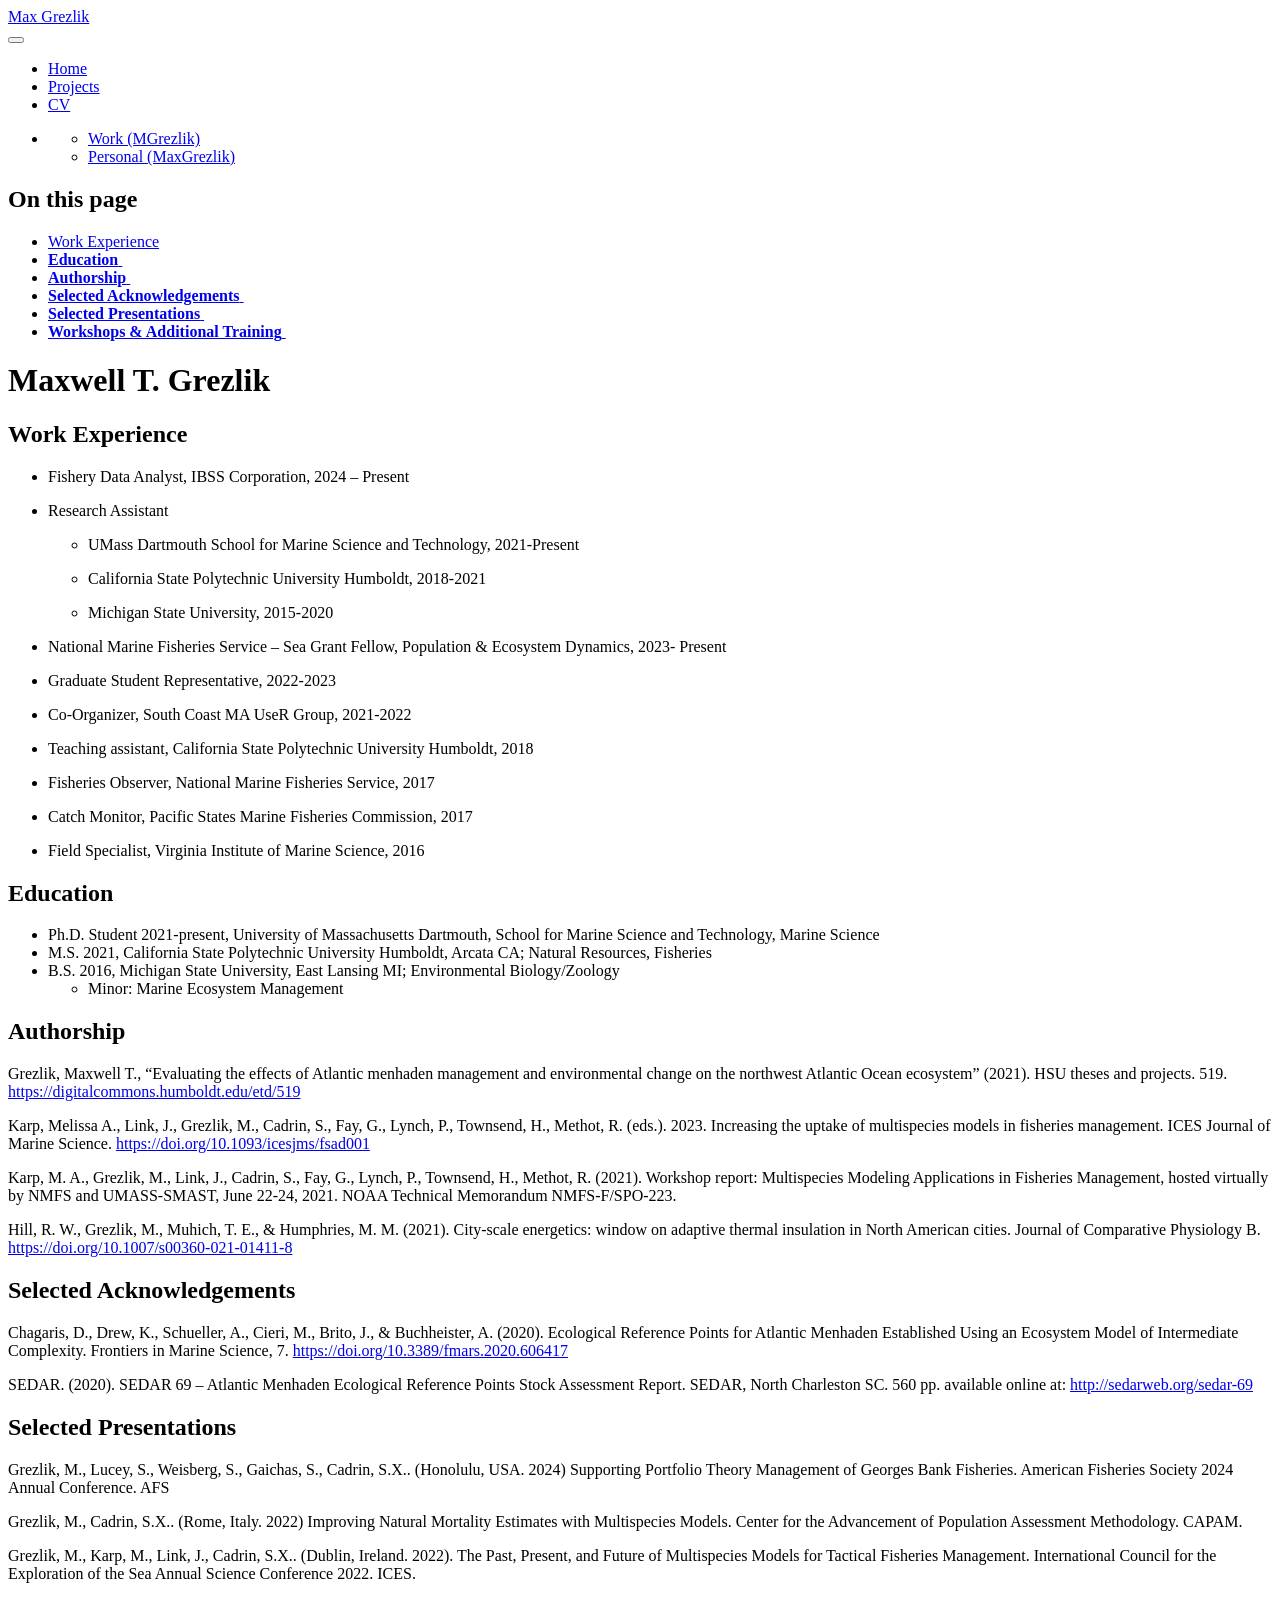
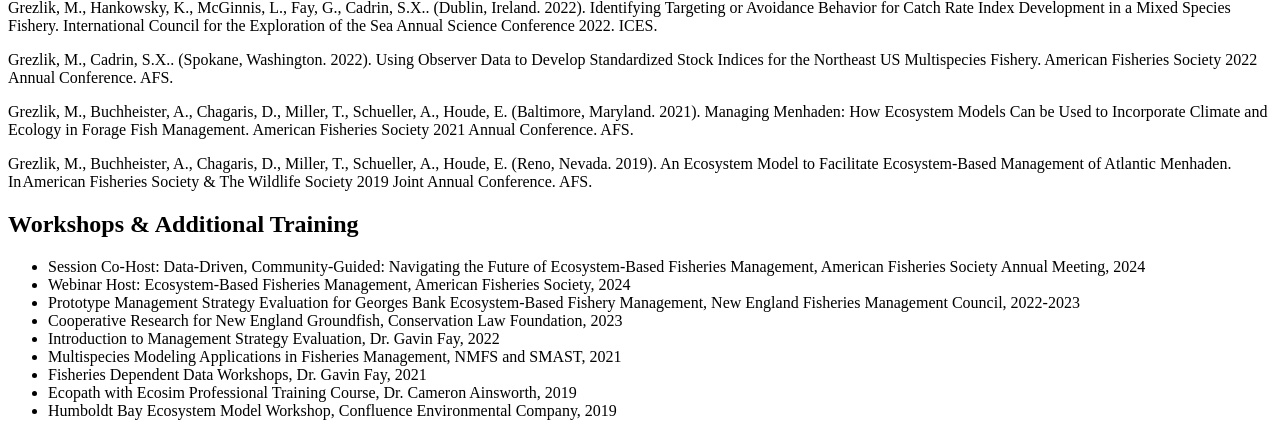
==== docs/cv.html @ 6386edc3 "more edits" ====
<!DOCTYPE html>
<html xmlns="http://www.w3.org/1999/xhtml" lang="en" xml:lang="en"><head>

<meta charset="utf-8">
<meta name="generator" content="quarto-1.7.25">

<meta name="viewport" content="width=device-width, initial-scale=1.0, user-scalable=yes">


<title>Maxwell T. Grezlik – Max Grezlik</title>
<style>
code{white-space: pre-wrap;}
span.smallcaps{font-variant: small-caps;}
div.columns{display: flex; gap: min(4vw, 1.5em);}
div.column{flex: auto; overflow-x: auto;}
div.hanging-indent{margin-left: 1.5em; text-indent: -1.5em;}
ul.task-list{list-style: none;}
ul.task-list li input[type="checkbox"] {
  width: 0.8em;
  margin: 0 0.8em 0.2em -1em; /* quarto-specific, see https://github.com/quarto-dev/quarto-cli/issues/4556 */ 
  vertical-align: middle;
}
</style>


<script src="site_libs/quarto-nav/quarto-nav.js"></script>
<script src="site_libs/quarto-nav/headroom.min.js"></script>
<script src="site_libs/clipboard/clipboard.min.js"></script>
<script src="site_libs/quarto-search/autocomplete.umd.js"></script>
<script src="site_libs/quarto-search/fuse.min.js"></script>
<script src="site_libs/quarto-search/quarto-search.js"></script>
<meta name="quarto:offset" content="./">
<script src="site_libs/quarto-html/quarto.js" type="module"></script>
<script src="site_libs/quarto-html/tabsets/tabsets.js" type="module"></script>
<script src="site_libs/quarto-html/popper.min.js"></script>
<script src="site_libs/quarto-html/tippy.umd.min.js"></script>
<script src="site_libs/quarto-html/anchor.min.js"></script>
<link href="site_libs/quarto-html/tippy.css" rel="stylesheet">
<link href="site_libs/quarto-html/quarto-syntax-highlighting-fe31d7bd2deb2a321418d01dba375a64.css" rel="stylesheet" id="quarto-text-highlighting-styles">
<script src="site_libs/bootstrap/bootstrap.min.js"></script>
<link href="site_libs/bootstrap/bootstrap-icons.css" rel="stylesheet">
<link href="site_libs/bootstrap/bootstrap-36055dde38e1c66a85944b0e21486264.min.css" rel="stylesheet" append-hash="true" id="quarto-bootstrap" data-mode="light">
<script id="quarto-search-options" type="application/json">{
  "location": "navbar",
  "copy-button": false,
  "collapse-after": 3,
  "panel-placement": "end",
  "type": "overlay",
  "limit": 50,
  "keyboard-shortcut": [
    "f",
    "/",
    "s"
  ],
  "show-item-context": false,
  "language": {
    "search-no-results-text": "No results",
    "search-matching-documents-text": "matching documents",
    "search-copy-link-title": "Copy link to search",
    "search-hide-matches-text": "Hide additional matches",
    "search-more-match-text": "more match in this document",
    "search-more-matches-text": "more matches in this document",
    "search-clear-button-title": "Clear",
    "search-text-placeholder": "",
    "search-detached-cancel-button-title": "Cancel",
    "search-submit-button-title": "Submit",
    "search-label": "Search"
  }
}</script>


<link rel="stylesheet" href="styles.css">
</head>

<body class="nav-fixed quarto-light">

<div id="quarto-search-results"></div>
  <header id="quarto-header" class="headroom fixed-top">
    <nav class="navbar navbar-expand-lg " data-bs-theme="dark">
      <div class="navbar-container container-fluid">
      <div class="navbar-brand-container mx-auto">
    <a class="navbar-brand" href="./index.html">
    <span class="navbar-title">Max Grezlik</span>
    </a>
  </div>
            <div id="quarto-search" class="" title="Search"></div>
          <button class="navbar-toggler" type="button" data-bs-toggle="collapse" data-bs-target="#navbarCollapse" aria-controls="navbarCollapse" role="menu" aria-expanded="false" aria-label="Toggle navigation" onclick="if (window.quartoToggleHeadroom) { window.quartoToggleHeadroom(); }">
  <span class="navbar-toggler-icon"></span>
</button>
          <div class="collapse navbar-collapse" id="navbarCollapse">
            <ul class="navbar-nav navbar-nav-scroll me-auto">
  <li class="nav-item">
    <a class="nav-link" href="./index.html"> 
<span class="menu-text">Home</span></a>
  </li>  
  <li class="nav-item">
    <a class="nav-link" href="./projects.html"> 
<span class="menu-text">Projects</span></a>
  </li>  
  <li class="nav-item">
    <a class="nav-link active" href="./cv.html" aria-current="page"> 
<span class="menu-text">CV</span></a>
  </li>  
</ul>
            <ul class="navbar-nav navbar-nav-scroll ms-auto">
  <li class="nav-item dropdown ">
    <a class="nav-link dropdown-toggle" href="#" id="nav-menu-bi-github" role="link" data-bs-toggle="dropdown" aria-expanded="false">
      <i class="bi bi-github" role="img" aria-label="GitHub">
</i> 
 <span class="menu-text"></span>
    </a>
    <ul class="dropdown-menu dropdown-menu-end" aria-labelledby="nav-menu-bi-github">    
        <li>
    <a class="dropdown-item" href="https://github.com/MGrezlik">
 <span class="dropdown-text">Work (MGrezlik)</span></a>
  </li>  
        <li>
    <a class="dropdown-item" href="https://github.com/MaxGrezlik">
 <span class="dropdown-text">Personal (MaxGrezlik)</span></a>
  </li>  
    </ul>
  </li>
</ul>
          </div> <!-- /navcollapse -->
            <div class="quarto-navbar-tools">
</div>
      </div> <!-- /container-fluid -->
    </nav>
</header>
<!-- content -->
<div id="quarto-content" class="quarto-container page-columns page-rows-contents page-layout-article page-navbar">
<!-- sidebar -->
<!-- margin-sidebar -->
    <div id="quarto-margin-sidebar" class="sidebar margin-sidebar">
        <nav id="TOC" role="doc-toc" class="toc-active">
    <h2 id="toc-title">On this page</h2>
   
  <ul>
  <li><a href="#work-experience" id="toc-work-experience" class="nav-link active" data-scroll-target="#work-experience">Work Experience</a></li>
  <li><a href="#education" id="toc-education" class="nav-link" data-scroll-target="#education"><strong>Education</strong>&nbsp;</a></li>
  <li><a href="#authorship" id="toc-authorship" class="nav-link" data-scroll-target="#authorship"><strong>Authorship</strong>&nbsp;</a></li>
  <li><a href="#selected-acknowledgements" id="toc-selected-acknowledgements" class="nav-link" data-scroll-target="#selected-acknowledgements"><strong>Selected Acknowledgements</strong>&nbsp;</a></li>
  <li><a href="#selected-presentations" id="toc-selected-presentations" class="nav-link" data-scroll-target="#selected-presentations"><strong>Selected Presentations</strong>&nbsp;</a></li>
  <li><a href="#workshops-additional-training" id="toc-workshops-additional-training" class="nav-link" data-scroll-target="#workshops-additional-training"><strong>Workshops &amp; Additional Training</strong>&nbsp;</a></li>
  </ul>
</nav>
    </div>
<!-- main -->
<main class="content" id="quarto-document-content">

<header id="title-block-header" class="quarto-title-block default">
<div class="quarto-title">
<h1 class="title">Maxwell T. Grezlik</h1>
</div>



<div class="quarto-title-meta">

    
  
    
  </div>
  


</header>


<section id="work-experience" class="level2">
<h2 class="anchored" data-anchor-id="work-experience">Work Experience</h2>
<ul>
<li><p>Fishery Data Analyst, IBSS Corporation, 2024 – Present</p></li>
<li><p>Research Assistant&nbsp;</p>
<ul>
<li><p>UMass Dartmouth School for Marine Science and Technology, 2021-Present&nbsp;&nbsp;</p></li>
<li><p>California State Polytechnic University Humboldt, 2018-2021&nbsp;</p></li>
<li><p>Michigan State University, 2015-2020&nbsp;</p></li>
</ul></li>
<li><p>National Marine Fisheries Service – Sea Grant Fellow, Population &amp; Ecosystem Dynamics, 2023- Present&nbsp;</p></li>
<li><p>Graduate Student Representative, 2022-2023&nbsp;</p></li>
<li><p>Co-Organizer, South Coast MA UseR Group, 2021-2022&nbsp;</p></li>
<li><p>Teaching assistant, California State Polytechnic University Humboldt, 2018&nbsp;</p></li>
<li><p>Fisheries Observer, National Marine Fisheries Service, 2017&nbsp;</p></li>
<li><p>Catch Monitor, Pacific States Marine Fisheries Commission, 2017&nbsp;</p></li>
<li><p>Field Specialist, Virginia Institute of Marine Science, 2016&nbsp;</p></li>
</ul>
</section>
<section id="education" class="level2">
<h2 class="anchored" data-anchor-id="education"><strong>Education</strong>&nbsp;</h2>
<ul>
<li>Ph.D.&nbsp;Student 2021-present, University of Massachusetts Dartmouth, School for Marine Science and Technology, Marine Science&nbsp;</li>
<li>M.S. 2021, California State Polytechnic University Humboldt, Arcata CA; Natural Resources, Fisheries&nbsp;</li>
<li>B.S. 2016, Michigan State University, East Lansing MI; Environmental Biology/Zoology&nbsp;
<ul>
<li>Minor: Marine Ecosystem Management&nbsp;</li>
</ul></li>
</ul>
</section>
<section id="authorship" class="level2">
<h2 class="anchored" data-anchor-id="authorship"><strong>Authorship</strong>&nbsp;</h2>
<p>Grezlik, Maxwell T., “Evaluating the effects of Atlantic menhaden management and environmental change on the northwest Atlantic Ocean ecosystem” (2021). HSU theses and projects. 519. <a href="https://digitalcommons.humboldt.edu/etd/519" class="uri">https://digitalcommons.humboldt.edu/etd/519</a>&nbsp;</p>
<p>Karp, Melissa A., Link, J., Grezlik, M., Cadrin, S., Fay, G., Lynch, P., Townsend, H., Methot, R. (eds.). 2023. Increasing the uptake of multispecies models in fisheries management. ICES Journal of Marine Science. <a href="https://doi.org/10.1093/icesjms/fsad001" class="uri">https://doi.org/10.1093/icesjms/fsad001</a>&nbsp;</p>
<p>Karp, M. A., Grezlik, M., Link, J., Cadrin, S., Fay, G., Lynch, P., Townsend, H., Methot, R. (2021). Workshop report: Multispecies Modeling Applications in Fisheries Management, hosted virtually by NMFS and UMASS-SMAST, June 22-24, 2021. NOAA Technical Memorandum NMFS-F/SPO-223.&nbsp;</p>
<p>Hill, R. W., Grezlik, M., Muhich, T. E., &amp; Humphries, M. M. (2021). City-scale energetics: window on adaptive thermal insulation in North American cities. Journal of Comparative Physiology B. <a href="https://doi.org/10.1007/s00360-021-01411-8" class="uri">https://doi.org/10.1007/s00360-021-01411-8</a>&nbsp;</p>
</section>
<section id="selected-acknowledgements" class="level2">
<h2 class="anchored" data-anchor-id="selected-acknowledgements"><strong>Selected Acknowledgements</strong>&nbsp;</h2>
<p>Chagaris, D., Drew, K., Schueller, A., Cieri, M., Brito, J., &amp; Buchheister, A. (2020). Ecological Reference Points for Atlantic Menhaden Established Using an Ecosystem Model of Intermediate Complexity. Frontiers in Marine Science, 7. <a href="https://doi.org/10.3389/fmars.2020.606417" class="uri">https://doi.org/10.3389/fmars.2020.606417</a>&nbsp;</p>
<p>SEDAR. (2020). SEDAR 69 – Atlantic Menhaden Ecological Reference Points Stock Assessment Report. SEDAR, North Charleston SC. 560 pp.&nbsp;available online at: <a href="http://sedarweb.org/sedar-69" class="uri">http://sedarweb.org/sedar-69</a>&nbsp;</p>
</section>
<section id="selected-presentations" class="level2">
<h2 class="anchored" data-anchor-id="selected-presentations"><strong>Selected Presentations</strong>&nbsp;</h2>
<p>Grezlik, M., Lucey, S., Weisberg, S., Gaichas, S., Cadrin, S.X.. (Honolulu, USA. 2024) Supporting Portfolio Theory Management of Georges Bank Fisheries. American Fisheries Society 2024 Annual Conference. AFS&nbsp;</p>
<p>Grezlik, M., Cadrin, S.X.. (Rome, Italy. 2022) Improving Natural Mortality Estimates with Multispecies Models. Center for the Advancement of Population Assessment Methodology. CAPAM.&nbsp;</p>
<p>Grezlik, M., Karp, M., Link, J., Cadrin, S.X.. (Dublin, Ireland. 2022). The Past, Present, and Future of Multispecies Models for Tactical Fisheries Management. International Council for the Exploration of the Sea Annual Science Conference 2022. ICES.&nbsp;</p>
<p>Grezlik, M., Hankowsky, K., McGinnis, L., Fay, G., Cadrin, S.X.. (Dublin, Ireland. 2022). Identifying Targeting or Avoidance Behavior for Catch Rate Index Development in a Mixed Species Fishery. International Council for the Exploration of the Sea Annual Science Conference 2022. ICES.&nbsp;</p>
<p>Grezlik, M., Cadrin, S.X.. (Spokane, Washington. 2022). Using Observer Data to Develop Standardized Stock Indices for the Northeast US Multispecies Fishery. American Fisheries Society 2022 Annual Conference. AFS.&nbsp;</p>
<p>Grezlik, M., Buchheister, A., Chagaris, D., Miller, T., Schueller, A., Houde, E. (Baltimore, Maryland. 2021). Managing Menhaden: How Ecosystem Models Can be Used to Incorporate Climate and Ecology in Forage Fish Management. American Fisheries Society 2021 Annual Conference. AFS.&nbsp;</p>
<p>Grezlik, M., Buchheister, A., Chagaris, D., Miller, T., Schueller, A., Houde, E. (Reno, Nevada. 2019). An Ecosystem Model to Facilitate Ecosystem-Based Management of Atlantic Menhaden. In American Fisheries Society &amp; The Wildlife Society 2019 Joint Annual Conference. AFS.&nbsp;</p>
</section>
<section id="workshops-additional-training" class="level2">
<h2 class="anchored" data-anchor-id="workshops-additional-training"><strong>Workshops &amp; Additional Training</strong>&nbsp;</h2>
<ul>
<li>Session Co-Host: Data-Driven, Community-Guided: Navigating the Future of Ecosystem-Based Fisheries Management, American Fisheries Society Annual Meeting, 2024&nbsp;</li>
<li>Webinar Host: Ecosystem-Based Fisheries Management, American Fisheries Society, 2024&nbsp;</li>
<li>Prototype Management Strategy Evaluation for Georges Bank Ecosystem-Based Fishery Management, New England Fisheries Management Council, 2022-2023&nbsp;</li>
<li>Cooperative Research for New England Groundfish, Conservation Law Foundation, 2023&nbsp;</li>
<li>Introduction to Management Strategy Evaluation, Dr.&nbsp;Gavin Fay, 2022&nbsp;</li>
<li>Multispecies Modeling Applications in Fisheries Management, NMFS and SMAST, 2021&nbsp;</li>
<li>Fisheries Dependent Data Workshops, Dr.&nbsp;Gavin Fay, 2021&nbsp;</li>
<li>Ecopath with Ecosim Professional Training Course, Dr.&nbsp;Cameron Ainsworth, 2019&nbsp;</li>
<li>Humboldt Bay Ecosystem Model Workshop, Confluence Environmental Company, 2019&nbsp;</li>
</ul>


</section>

</main> <!-- /main -->
<script id="quarto-html-after-body" type="application/javascript">
  window.document.addEventListener("DOMContentLoaded", function (event) {
    const icon = "";
    const anchorJS = new window.AnchorJS();
    anchorJS.options = {
      placement: 'right',
      icon: icon
    };
    anchorJS.add('.anchored');
    const isCodeAnnotation = (el) => {
      for (const clz of el.classList) {
        if (clz.startsWith('code-annotation-')) {                     
          return true;
        }
      }
      return false;
    }
    const onCopySuccess = function(e) {
      // button target
      const button = e.trigger;
      // don't keep focus
      button.blur();
      // flash "checked"
      button.classList.add('code-copy-button-checked');
      var currentTitle = button.getAttribute("title");
      button.setAttribute("title", "Copied!");
      let tooltip;
      if (window.bootstrap) {
        button.setAttribute("data-bs-toggle", "tooltip");
        button.setAttribute("data-bs-placement", "left");
        button.setAttribute("data-bs-title", "Copied!");
        tooltip = new bootstrap.Tooltip(button, 
          { trigger: "manual", 
            customClass: "code-copy-button-tooltip",
            offset: [0, -8]});
        tooltip.show();    
      }
      setTimeout(function() {
        if (tooltip) {
          tooltip.hide();
          button.removeAttribute("data-bs-title");
          button.removeAttribute("data-bs-toggle");
          button.removeAttribute("data-bs-placement");
        }
        button.setAttribute("title", currentTitle);
        button.classList.remove('code-copy-button-checked');
      }, 1000);
      // clear code selection
      e.clearSelection();
    }
    const getTextToCopy = function(trigger) {
        const codeEl = trigger.previousElementSibling.cloneNode(true);
        for (const childEl of codeEl.children) {
          if (isCodeAnnotation(childEl)) {
            childEl.remove();
          }
        }
        return codeEl.innerText;
    }
    const clipboard = new window.ClipboardJS('.code-copy-button:not([data-in-quarto-modal])', {
      text: getTextToCopy
    });
    clipboard.on('success', onCopySuccess);
    if (window.document.getElementById('quarto-embedded-source-code-modal')) {
      const clipboardModal = new window.ClipboardJS('.code-copy-button[data-in-quarto-modal]', {
        text: getTextToCopy,
        container: window.document.getElementById('quarto-embedded-source-code-modal')
      });
      clipboardModal.on('success', onCopySuccess);
    }
      var localhostRegex = new RegExp(/^(?:http|https):\/\/localhost\:?[0-9]*\//);
      var mailtoRegex = new RegExp(/^mailto:/);
        var filterRegex = new RegExp("https:\/\/maxgrezlik\.github\.io");
      var isInternal = (href) => {
          return filterRegex.test(href) || localhostRegex.test(href) || mailtoRegex.test(href);
      }
      // Inspect non-navigation links and adorn them if external
     var links = window.document.querySelectorAll('a[href]:not(.nav-link):not(.navbar-brand):not(.toc-action):not(.sidebar-link):not(.sidebar-item-toggle):not(.pagination-link):not(.no-external):not([aria-hidden]):not(.dropdown-item):not(.quarto-navigation-tool):not(.about-link)');
      for (var i=0; i<links.length; i++) {
        const link = links[i];
        if (!isInternal(link.href)) {
          // undo the damage that might have been done by quarto-nav.js in the case of
          // links that we want to consider external
          if (link.dataset.originalHref !== undefined) {
            link.href = link.dataset.originalHref;
          }
        }
      }
    function tippyHover(el, contentFn, onTriggerFn, onUntriggerFn) {
      const config = {
        allowHTML: true,
        maxWidth: 500,
        delay: 100,
        arrow: false,
        appendTo: function(el) {
            return el.parentElement;
        },
        interactive: true,
        interactiveBorder: 10,
        theme: 'quarto',
        placement: 'bottom-start',
      };
      if (contentFn) {
        config.content = contentFn;
      }
      if (onTriggerFn) {
        config.onTrigger = onTriggerFn;
      }
      if (onUntriggerFn) {
        config.onUntrigger = onUntriggerFn;
      }
      window.tippy(el, config); 
    }
    const noterefs = window.document.querySelectorAll('a[role="doc-noteref"]');
    for (var i=0; i<noterefs.length; i++) {
      const ref = noterefs[i];
      tippyHover(ref, function() {
        // use id or data attribute instead here
        let href = ref.getAttribute('data-footnote-href') || ref.getAttribute('href');
        try { href = new URL(href).hash; } catch {}
        const id = href.replace(/^#\/?/, "");
        const note = window.document.getElementById(id);
        if (note) {
          return note.innerHTML;
        } else {
          return "";
        }
      });
    }
    const xrefs = window.document.querySelectorAll('a.quarto-xref');
    const processXRef = (id, note) => {
      // Strip column container classes
      const stripColumnClz = (el) => {
        el.classList.remove("page-full", "page-columns");
        if (el.children) {
          for (const child of el.children) {
            stripColumnClz(child);
          }
        }
      }
      stripColumnClz(note)
      if (id === null || id.startsWith('sec-')) {
        // Special case sections, only their first couple elements
        const container = document.createElement("div");
        if (note.children && note.children.length > 2) {
          container.appendChild(note.children[0].cloneNode(true));
          for (let i = 1; i < note.children.length; i++) {
            const child = note.children[i];
            if (child.tagName === "P" && child.innerText === "") {
              continue;
            } else {
              container.appendChild(child.cloneNode(true));
              break;
            }
          }
          if (window.Quarto?.typesetMath) {
            window.Quarto.typesetMath(container);
          }
          return container.innerHTML
        } else {
          if (window.Quarto?.typesetMath) {
            window.Quarto.typesetMath(note);
          }
          return note.innerHTML;
        }
      } else {
        // Remove any anchor links if they are present
        const anchorLink = note.querySelector('a.anchorjs-link');
        if (anchorLink) {
          anchorLink.remove();
        }
        if (window.Quarto?.typesetMath) {
          window.Quarto.typesetMath(note);
        }
        if (note.classList.contains("callout")) {
          return note.outerHTML;
        } else {
          return note.innerHTML;
        }
      }
    }
    for (var i=0; i<xrefs.length; i++) {
      const xref = xrefs[i];
      tippyHover(xref, undefined, function(instance) {
        instance.disable();
        let url = xref.getAttribute('href');
        let hash = undefined; 
        if (url.startsWith('#')) {
          hash = url;
        } else {
          try { hash = new URL(url).hash; } catch {}
        }
        if (hash) {
          const id = hash.replace(/^#\/?/, "");
          const note = window.document.getElementById(id);
          if (note !== null) {
            try {
              const html = processXRef(id, note.cloneNode(true));
              instance.setContent(html);
            } finally {
              instance.enable();
              instance.show();
            }
          } else {
            // See if we can fetch this
            fetch(url.split('#')[0])
            .then(res => res.text())
            .then(html => {
              const parser = new DOMParser();
              const htmlDoc = parser.parseFromString(html, "text/html");
              const note = htmlDoc.getElementById(id);
              if (note !== null) {
                const html = processXRef(id, note);
                instance.setContent(html);
              } 
            }).finally(() => {
              instance.enable();
              instance.show();
            });
          }
        } else {
          // See if we can fetch a full url (with no hash to target)
          // This is a special case and we should probably do some content thinning / targeting
          fetch(url)
          .then(res => res.text())
          .then(html => {
            const parser = new DOMParser();
            const htmlDoc = parser.parseFromString(html, "text/html");
            const note = htmlDoc.querySelector('main.content');
            if (note !== null) {
              // This should only happen for chapter cross references
              // (since there is no id in the URL)
              // remove the first header
              if (note.children.length > 0 && note.children[0].tagName === "HEADER") {
                note.children[0].remove();
              }
              const html = processXRef(null, note);
              instance.setContent(html);
            } 
          }).finally(() => {
            instance.enable();
            instance.show();
          });
        }
      }, function(instance) {
      });
    }
        let selectedAnnoteEl;
        const selectorForAnnotation = ( cell, annotation) => {
          let cellAttr = 'data-code-cell="' + cell + '"';
          let lineAttr = 'data-code-annotation="' +  annotation + '"';
          const selector = 'span[' + cellAttr + '][' + lineAttr + ']';
          return selector;
        }
        const selectCodeLines = (annoteEl) => {
          const doc = window.document;
          const targetCell = annoteEl.getAttribute("data-target-cell");
          const targetAnnotation = annoteEl.getAttribute("data-target-annotation");
          const annoteSpan = window.document.querySelector(selectorForAnnotation(targetCell, targetAnnotation));
          const lines = annoteSpan.getAttribute("data-code-lines").split(",");
          const lineIds = lines.map((line) => {
            return targetCell + "-" + line;
          })
          let top = null;
          let height = null;
          let parent = null;
          if (lineIds.length > 0) {
              //compute the position of the single el (top and bottom and make a div)
              const el = window.document.getElementById(lineIds[0]);
              top = el.offsetTop;
              height = el.offsetHeight;
              parent = el.parentElement.parentElement;
            if (lineIds.length > 1) {
              const lastEl = window.document.getElementById(lineIds[lineIds.length - 1]);
              const bottom = lastEl.offsetTop + lastEl.offsetHeight;
              height = bottom - top;
            }
            if (top !== null && height !== null && parent !== null) {
              // cook up a div (if necessary) and position it 
              let div = window.document.getElementById("code-annotation-line-highlight");
              if (div === null) {
                div = window.document.createElement("div");
                div.setAttribute("id", "code-annotation-line-highlight");
                div.style.position = 'absolute';
                parent.appendChild(div);
              }
              div.style.top = top - 2 + "px";
              div.style.height = height + 4 + "px";
              div.style.left = 0;
              let gutterDiv = window.document.getElementById("code-annotation-line-highlight-gutter");
              if (gutterDiv === null) {
                gutterDiv = window.document.createElement("div");
                gutterDiv.setAttribute("id", "code-annotation-line-highlight-gutter");
                gutterDiv.style.position = 'absolute';
                const codeCell = window.document.getElementById(targetCell);
                const gutter = codeCell.querySelector('.code-annotation-gutter');
                gutter.appendChild(gutterDiv);
              }
              gutterDiv.style.top = top - 2 + "px";
              gutterDiv.style.height = height + 4 + "px";
            }
            selectedAnnoteEl = annoteEl;
          }
        };
        const unselectCodeLines = () => {
          const elementsIds = ["code-annotation-line-highlight", "code-annotation-line-highlight-gutter"];
          elementsIds.forEach((elId) => {
            const div = window.document.getElementById(elId);
            if (div) {
              div.remove();
            }
          });
          selectedAnnoteEl = undefined;
        };
          // Handle positioning of the toggle
      window.addEventListener(
        "resize",
        throttle(() => {
          elRect = undefined;
          if (selectedAnnoteEl) {
            selectCodeLines(selectedAnnoteEl);
          }
        }, 10)
      );
      function throttle(fn, ms) {
      let throttle = false;
      let timer;
        return (...args) => {
          if(!throttle) { // first call gets through
              fn.apply(this, args);
              throttle = true;
          } else { // all the others get throttled
              if(timer) clearTimeout(timer); // cancel #2
              timer = setTimeout(() => {
                fn.apply(this, args);
                timer = throttle = false;
              }, ms);
          }
        };
      }
        // Attach click handler to the DT
        const annoteDls = window.document.querySelectorAll('dt[data-target-cell]');
        for (const annoteDlNode of annoteDls) {
          annoteDlNode.addEventListener('click', (event) => {
            const clickedEl = event.target;
            if (clickedEl !== selectedAnnoteEl) {
              unselectCodeLines();
              const activeEl = window.document.querySelector('dt[data-target-cell].code-annotation-active');
              if (activeEl) {
                activeEl.classList.remove('code-annotation-active');
              }
              selectCodeLines(clickedEl);
              clickedEl.classList.add('code-annotation-active');
            } else {
              // Unselect the line
              unselectCodeLines();
              clickedEl.classList.remove('code-annotation-active');
            }
          });
        }
    const findCites = (el) => {
      const parentEl = el.parentElement;
      if (parentEl) {
        const cites = parentEl.dataset.cites;
        if (cites) {
          return {
            el,
            cites: cites.split(' ')
          };
        } else {
          return findCites(el.parentElement)
        }
      } else {
        return undefined;
      }
    };
    var bibliorefs = window.document.querySelectorAll('a[role="doc-biblioref"]');
    for (var i=0; i<bibliorefs.length; i++) {
      const ref = bibliorefs[i];
      const citeInfo = findCites(ref);
      if (citeInfo) {
        tippyHover(citeInfo.el, function() {
          var popup = window.document.createElement('div');
          citeInfo.cites.forEach(function(cite) {
            var citeDiv = window.document.createElement('div');
            citeDiv.classList.add('hanging-indent');
            citeDiv.classList.add('csl-entry');
            var biblioDiv = window.document.getElementById('ref-' + cite);
            if (biblioDiv) {
              citeDiv.innerHTML = biblioDiv.innerHTML;
            }
            popup.appendChild(citeDiv);
          });
          return popup.innerHTML;
        });
      }
    }
  });
  </script>
</div> <!-- /content -->




</body></html>
---- docs/styles.css ----
/* css styles */

.project-grid {
  display: grid;
  grid-template-columns: repeat(auto-fill, minmax(260px, 1fr));
  gap: 1.25rem;
  margin: 1rem 0 2rem;
}

.project-card {
  border: 1px solid rgba(128, 128, 128, 0.3);
  border-radius: 8px;
  padding: 1rem 1.25rem;
}

.project-card h3 {
  margin-top: 0;
  font-size: 1.2rem;
}

.project-card p:last-child {
  margin-bottom: 0;
}
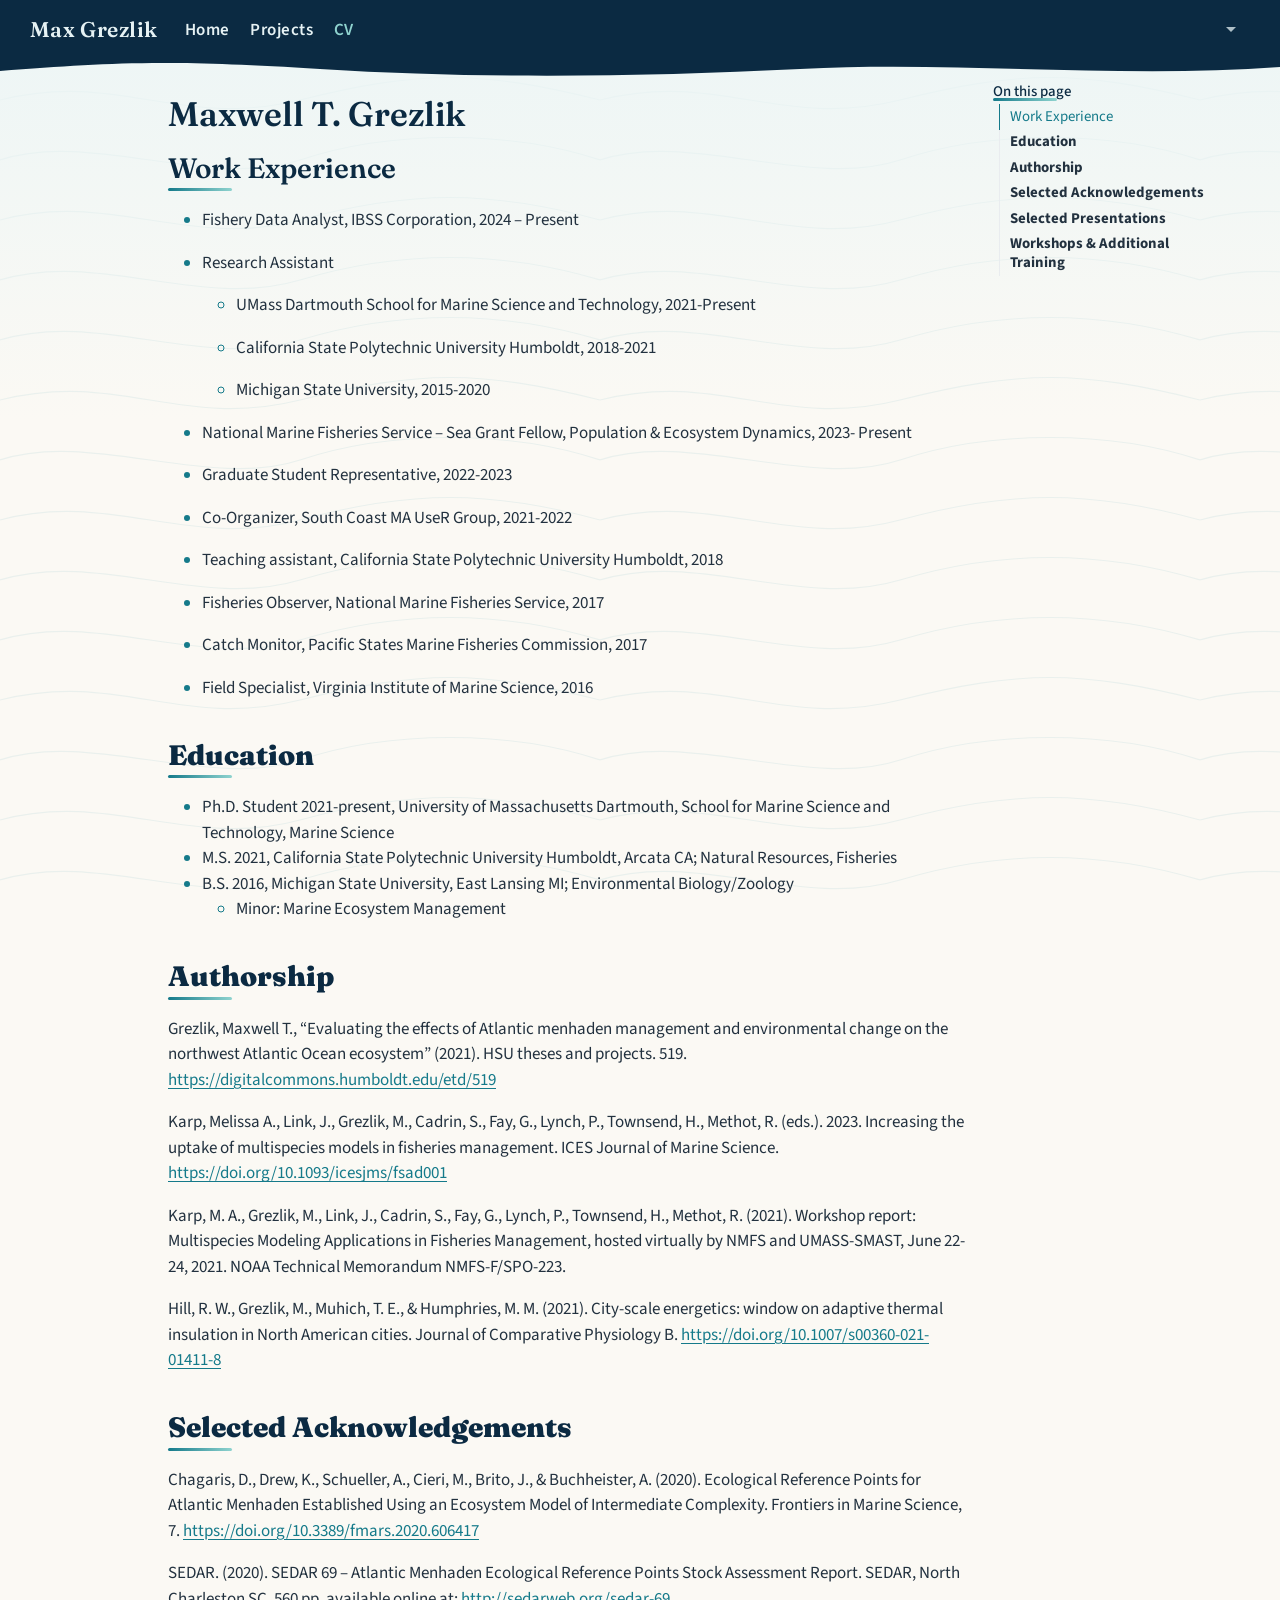
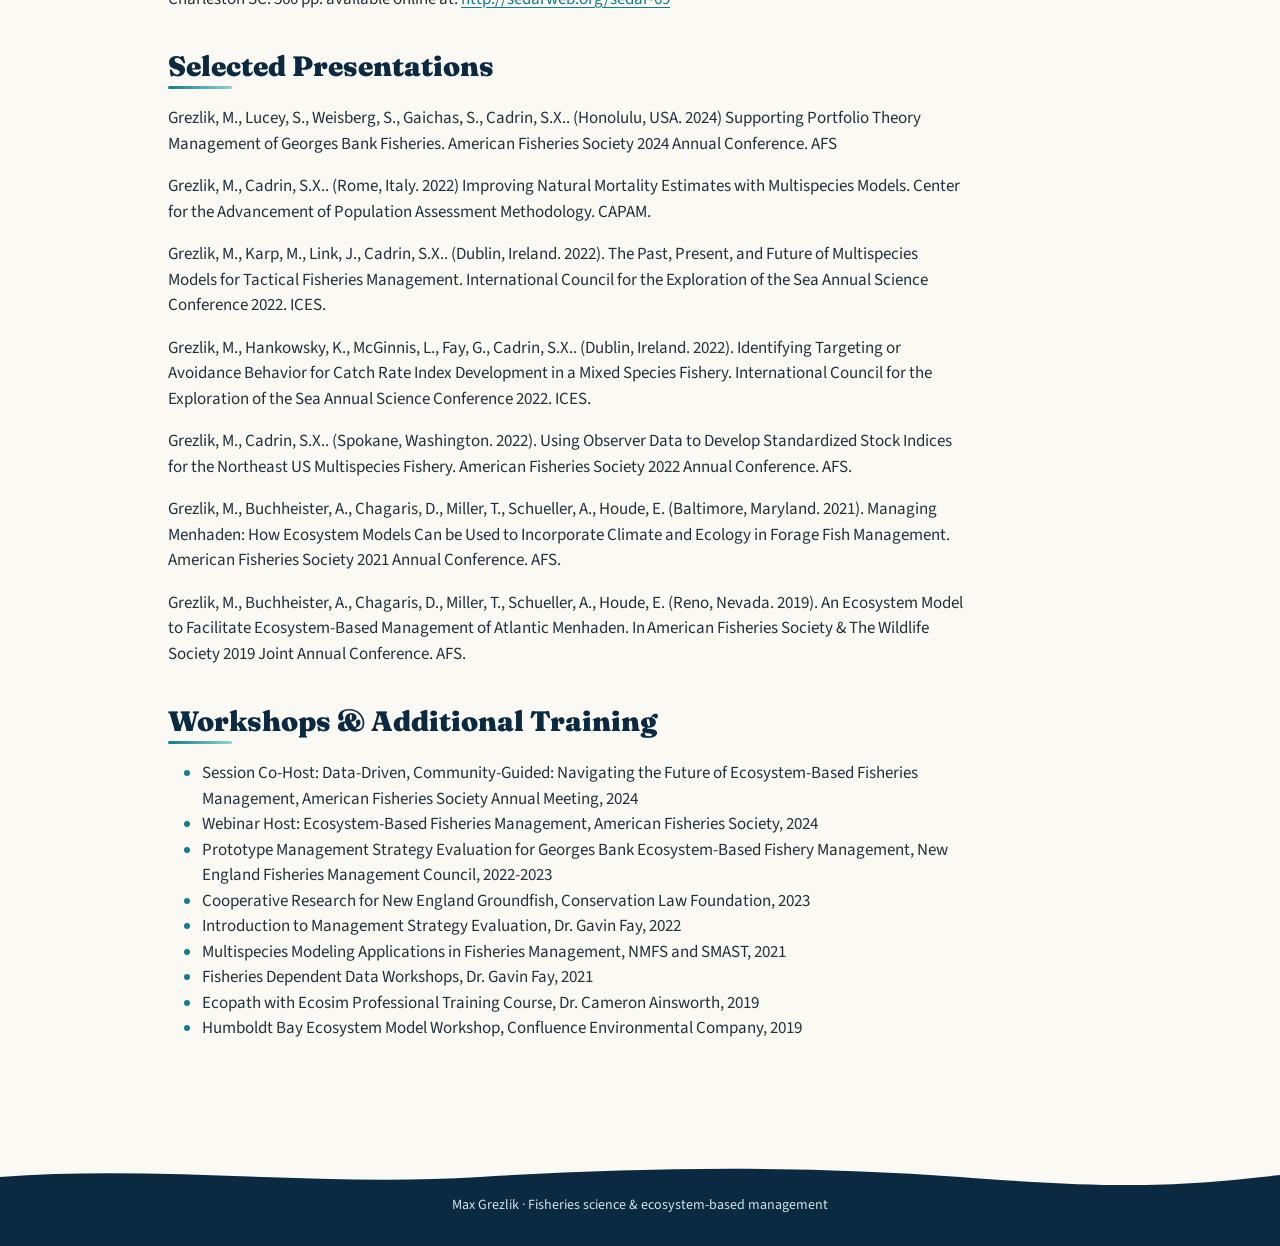
==== commit beae4152: "Ocean color theme, home page hero, hide Neighborway project Co-Authored-By: Claude Opus 5.5 <noreply" ====
--- a/docs/cv.html
+++ b/docs/cv.html
@@ -2,7 +2,7 @@
 <html xmlns="http://www.w3.org/1999/xhtml" lang="en" xml:lang="en"><head>
 
 <meta charset="utf-8">
-<meta name="generator" content="quarto-1.7.25">
+<meta name="generator" content="quarto-1.6.42">
 
 <meta name="viewport" content="width=device-width, initial-scale=1.0, user-scalable=yes">
 
@@ -30,16 +30,15 @@
 <script src="site_libs/quarto-search/fuse.min.js"></script>
 <script src="site_libs/quarto-search/quarto-search.js"></script>
 <meta name="quarto:offset" content="./">
-<script src="site_libs/quarto-html/quarto.js" type="module"></script>
-<script src="site_libs/quarto-html/tabsets/tabsets.js" type="module"></script>
+<script src="site_libs/quarto-html/quarto.js"></script>
 <script src="site_libs/quarto-html/popper.min.js"></script>
 <script src="site_libs/quarto-html/tippy.umd.min.js"></script>
 <script src="site_libs/quarto-html/anchor.min.js"></script>
 <link href="site_libs/quarto-html/tippy.css" rel="stylesheet">
-<link href="site_libs/quarto-html/quarto-syntax-highlighting-fe31d7bd2deb2a321418d01dba375a64.css" rel="stylesheet" id="quarto-text-highlighting-styles">
+<link href="site_libs/quarto-html/quarto-syntax-highlighting-2f5df379a58b258e96c21c0638c20c03.css" rel="stylesheet" id="quarto-text-highlighting-styles">
 <script src="site_libs/bootstrap/bootstrap.min.js"></script>
 <link href="site_libs/bootstrap/bootstrap-icons.css" rel="stylesheet">
-<link href="site_libs/bootstrap/bootstrap-36055dde38e1c66a85944b0e21486264.min.css" rel="stylesheet" append-hash="true" id="quarto-bootstrap" data-mode="light">
+<link href="site_libs/bootstrap/bootstrap-73e9143c846f9b7ee8e000d1aad47c8e.min.css" rel="stylesheet" append-hash="true" id="quarto-bootstrap" data-mode="light">
 <script id="quarto-search-options" type="application/json">{
   "location": "navbar",
   "copy-button": false,
@@ -69,10 +68,9 @@
 }</script>
 
 
-<link rel="stylesheet" href="styles.css">
 </head>
 
-<body class="nav-fixed quarto-light">
+<body class="nav-fixed">
 
 <div id="quarto-search-results"></div>
   <header id="quarto-header" class="headroom fixed-top">
@@ -238,242 +236,236 @@
 
 </main> <!-- /main -->
 <script id="quarto-html-after-body" type="application/javascript">
-  window.document.addEventListener("DOMContentLoaded", function (event) {
-    const icon = "";
-    const anchorJS = new window.AnchorJS();
-    anchorJS.options = {
-      placement: 'right',
-      icon: icon
+window.document.addEventListener("DOMContentLoaded", function (event) {
+  const toggleBodyColorMode = (bsSheetEl) => {
+    const mode = bsSheetEl.getAttribute("data-mode");
+    const bodyEl = window.document.querySelector("body");
+    if (mode === "dark") {
+      bodyEl.classList.add("quarto-dark");
+      bodyEl.classList.remove("quarto-light");
+    } else {
+      bodyEl.classList.add("quarto-light");
+      bodyEl.classList.remove("quarto-dark");
+    }
+  }
+  const toggleBodyColorPrimary = () => {
+    const bsSheetEl = window.document.querySelector("link#quarto-bootstrap");
+    if (bsSheetEl) {
+      toggleBodyColorMode(bsSheetEl);
+    }
+  }
+  toggleBodyColorPrimary();  
+  const icon = "";
+  const anchorJS = new window.AnchorJS();
+  anchorJS.options = {
+    placement: 'right',
+    icon: icon
+  };
+  anchorJS.add('.anchored');
+  const isCodeAnnotation = (el) => {
+    for (const clz of el.classList) {
+      if (clz.startsWith('code-annotation-')) {                     
+        return true;
+      }
+    }
+    return false;
+  }
+  const onCopySuccess = function(e) {
+    // button target
+    const button = e.trigger;
+    // don't keep focus
+    button.blur();
+    // flash "checked"
+    button.classList.add('code-copy-button-checked');
+    var currentTitle = button.getAttribute("title");
+    button.setAttribute("title", "Copied!");
+    let tooltip;
+    if (window.bootstrap) {
+      button.setAttribute("data-bs-toggle", "tooltip");
+      button.setAttribute("data-bs-placement", "left");
+      button.setAttribute("data-bs-title", "Copied!");
+      tooltip = new bootstrap.Tooltip(button, 
+        { trigger: "manual", 
+          customClass: "code-copy-button-tooltip",
+          offset: [0, -8]});
+      tooltip.show();    
+    }
+    setTimeout(function() {
+      if (tooltip) {
+        tooltip.hide();
+        button.removeAttribute("data-bs-title");
+        button.removeAttribute("data-bs-toggle");
+        button.removeAttribute("data-bs-placement");
+      }
+      button.setAttribute("title", currentTitle);
+      button.classList.remove('code-copy-button-checked');
+    }, 1000);
+    // clear code selection
+    e.clearSelection();
+  }
+  const getTextToCopy = function(trigger) {
+      const codeEl = trigger.previousElementSibling.cloneNode(true);
+      for (const childEl of codeEl.children) {
+        if (isCodeAnnotation(childEl)) {
+          childEl.remove();
+        }
+      }
+      return codeEl.innerText;
+  }
+  const clipboard = new window.ClipboardJS('.code-copy-button:not([data-in-quarto-modal])', {
+    text: getTextToCopy
+  });
+  clipboard.on('success', onCopySuccess);
+  if (window.document.getElementById('quarto-embedded-source-code-modal')) {
+    const clipboardModal = new window.ClipboardJS('.code-copy-button[data-in-quarto-modal]', {
+      text: getTextToCopy,
+      container: window.document.getElementById('quarto-embedded-source-code-modal')
+    });
+    clipboardModal.on('success', onCopySuccess);
+  }
+    var localhostRegex = new RegExp(/^(?:http|https):\/\/localhost\:?[0-9]*\//);
+    var mailtoRegex = new RegExp(/^mailto:/);
+      var filterRegex = new RegExp("https:\/\/maxgrezlik\.github\.io");
+    var isInternal = (href) => {
+        return filterRegex.test(href) || localhostRegex.test(href) || mailtoRegex.test(href);
+    }
+    // Inspect non-navigation links and adorn them if external
+ 	var links = window.document.querySelectorAll('a[href]:not(.nav-link):not(.navbar-brand):not(.toc-action):not(.sidebar-link):not(.sidebar-item-toggle):not(.pagination-link):not(.no-external):not([aria-hidden]):not(.dropdown-item):not(.quarto-navigation-tool):not(.about-link)');
+    for (var i=0; i<links.length; i++) {
+      const link = links[i];
+      if (!isInternal(link.href)) {
+        // undo the damage that might have been done by quarto-nav.js in the case of
+        // links that we want to consider external
+        if (link.dataset.originalHref !== undefined) {
+          link.href = link.dataset.originalHref;
+        }
+      }
+    }
+  function tippyHover(el, contentFn, onTriggerFn, onUntriggerFn) {
+    const config = {
+      allowHTML: true,
+      maxWidth: 500,
+      delay: 100,
+      arrow: false,
+      appendTo: function(el) {
+          return el.parentElement;
+      },
+      interactive: true,
+      interactiveBorder: 10,
+      theme: 'quarto',
+      placement: 'bottom-start',
     };
-    anchorJS.add('.anchored');
-    const isCodeAnnotation = (el) => {
-      for (const clz of el.classList) {
-        if (clz.startsWith('code-annotation-')) {                     
-          return true;
-        }
-      }
-      return false;
-    }
-    const onCopySuccess = function(e) {
-      // button target
-      const button = e.trigger;
-      // don't keep focus
-      button.blur();
-      // flash "checked"
-      button.classList.add('code-copy-button-checked');
-      var currentTitle = button.getAttribute("title");
-      button.setAttribute("title", "Copied!");
-      let tooltip;
-      if (window.bootstrap) {
-        button.setAttribute("data-bs-toggle", "tooltip");
-        button.setAttribute("data-bs-placement", "left");
-        button.setAttribute("data-bs-title", "Copied!");
-        tooltip = new bootstrap.Tooltip(button, 
-          { trigger: "manual", 
-            customClass: "code-copy-button-tooltip",
-            offset: [0, -8]});
-        tooltip.show();    
-      }
-      setTimeout(function() {
-        if (tooltip) {
-          tooltip.hide();
-          button.removeAttribute("data-bs-title");
-          button.removeAttribute("data-bs-toggle");
-          button.removeAttribute("data-bs-placement");
-        }
-        button.setAttribute("title", currentTitle);
-        button.classList.remove('code-copy-button-checked');
-      }, 1000);
-      // clear code selection
-      e.clearSelection();
-    }
-    const getTextToCopy = function(trigger) {
-        const codeEl = trigger.previousElementSibling.cloneNode(true);
-        for (const childEl of codeEl.children) {
-          if (isCodeAnnotation(childEl)) {
-            childEl.remove();
+    if (contentFn) {
+      config.content = contentFn;
+    }
+    if (onTriggerFn) {
+      config.onTrigger = onTriggerFn;
+    }
+    if (onUntriggerFn) {
+      config.onUntrigger = onUntriggerFn;
+    }
+    window.tippy(el, config); 
+  }
+  const noterefs = window.document.querySelectorAll('a[role="doc-noteref"]');
+  for (var i=0; i<noterefs.length; i++) {
+    const ref = noterefs[i];
+    tippyHover(ref, function() {
+      // use id or data attribute instead here
+      let href = ref.getAttribute('data-footnote-href') || ref.getAttribute('href');
+      try { href = new URL(href).hash; } catch {}
+      const id = href.replace(/^#\/?/, "");
+      const note = window.document.getElementById(id);
+      if (note) {
+        return note.innerHTML;
+      } else {
+        return "";
+      }
+    });
+  }
+  const xrefs = window.document.querySelectorAll('a.quarto-xref');
+  const processXRef = (id, note) => {
+    // Strip column container classes
+    const stripColumnClz = (el) => {
+      el.classList.remove("page-full", "page-columns");
+      if (el.children) {
+        for (const child of el.children) {
+          stripColumnClz(child);
+        }
+      }
+    }
+    stripColumnClz(note)
+    if (id === null || id.startsWith('sec-')) {
+      // Special case sections, only their first couple elements
+      const container = document.createElement("div");
+      if (note.children && note.children.length > 2) {
+        container.appendChild(note.children[0].cloneNode(true));
+        for (let i = 1; i < note.children.length; i++) {
+          const child = note.children[i];
+          if (child.tagName === "P" && child.innerText === "") {
+            continue;
+          } else {
+            container.appendChild(child.cloneNode(true));
+            break;
           }
         }
-        return codeEl.innerText;
-    }
-    const clipboard = new window.ClipboardJS('.code-copy-button:not([data-in-quarto-modal])', {
-      text: getTextToCopy
-    });
-    clipboard.on('success', onCopySuccess);
-    if (window.document.getElementById('quarto-embedded-source-code-modal')) {
-      const clipboardModal = new window.ClipboardJS('.code-copy-button[data-in-quarto-modal]', {
-        text: getTextToCopy,
-        container: window.document.getElementById('quarto-embedded-source-code-modal')
-      });
-      clipboardModal.on('success', onCopySuccess);
-    }
-      var localhostRegex = new RegExp(/^(?:http|https):\/\/localhost\:?[0-9]*\//);
-      var mailtoRegex = new RegExp(/^mailto:/);
-        var filterRegex = new RegExp("https:\/\/maxgrezlik\.github\.io");
-      var isInternal = (href) => {
-          return filterRegex.test(href) || localhostRegex.test(href) || mailtoRegex.test(href);
-      }
-      // Inspect non-navigation links and adorn them if external
-     var links = window.document.querySelectorAll('a[href]:not(.nav-link):not(.navbar-brand):not(.toc-action):not(.sidebar-link):not(.sidebar-item-toggle):not(.pagination-link):not(.no-external):not([aria-hidden]):not(.dropdown-item):not(.quarto-navigation-tool):not(.about-link)');
-      for (var i=0; i<links.length; i++) {
-        const link = links[i];
-        if (!isInternal(link.href)) {
-          // undo the damage that might have been done by quarto-nav.js in the case of
-          // links that we want to consider external
-          if (link.dataset.originalHref !== undefined) {
-            link.href = link.dataset.originalHref;
-          }
-        }
-      }
-    function tippyHover(el, contentFn, onTriggerFn, onUntriggerFn) {
-      const config = {
-        allowHTML: true,
-        maxWidth: 500,
-        delay: 100,
-        arrow: false,
-        appendTo: function(el) {
-            return el.parentElement;
-        },
-        interactive: true,
-        interactiveBorder: 10,
-        theme: 'quarto',
-        placement: 'bottom-start',
-      };
-      if (contentFn) {
-        config.content = contentFn;
-      }
-      if (onTriggerFn) {
-        config.onTrigger = onTriggerFn;
-      }
-      if (onUntriggerFn) {
-        config.onUntrigger = onUntriggerFn;
-      }
-      window.tippy(el, config); 
-    }
-    const noterefs = window.document.querySelectorAll('a[role="doc-noteref"]');
-    for (var i=0; i<noterefs.length; i++) {
-      const ref = noterefs[i];
-      tippyHover(ref, function() {
-        // use id or data attribute instead here
-        let href = ref.getAttribute('data-footnote-href') || ref.getAttribute('href');
-        try { href = new URL(href).hash; } catch {}
-        const id = href.replace(/^#\/?/, "");
-        const note = window.document.getElementById(id);
-        if (note) {
-          return note.innerHTML;
-        } else {
-          return "";
-        }
-      });
-    }
-    const xrefs = window.document.querySelectorAll('a.quarto-xref');
-    const processXRef = (id, note) => {
-      // Strip column container classes
-      const stripColumnClz = (el) => {
-        el.classList.remove("page-full", "page-columns");
-        if (el.children) {
-          for (const child of el.children) {
-            stripColumnClz(child);
-          }
-        }
-      }
-      stripColumnClz(note)
-      if (id === null || id.startsWith('sec-')) {
-        // Special case sections, only their first couple elements
-        const container = document.createElement("div");
-        if (note.children && note.children.length > 2) {
-          container.appendChild(note.children[0].cloneNode(true));
-          for (let i = 1; i < note.children.length; i++) {
-            const child = note.children[i];
-            if (child.tagName === "P" && child.innerText === "") {
-              continue;
-            } else {
-              container.appendChild(child.cloneNode(true));
-              break;
-            }
-          }
-          if (window.Quarto?.typesetMath) {
-            window.Quarto.typesetMath(container);
-          }
-          return container.innerHTML
-        } else {
-          if (window.Quarto?.typesetMath) {
-            window.Quarto.typesetMath(note);
-          }
-          return note.innerHTML;
-        }
+        if (window.Quarto?.typesetMath) {
+          window.Quarto.typesetMath(container);
+        }
+        return container.innerHTML
       } else {
-        // Remove any anchor links if they are present
-        const anchorLink = note.querySelector('a.anchorjs-link');
-        if (anchorLink) {
-          anchorLink.remove();
-        }
         if (window.Quarto?.typesetMath) {
           window.Quarto.typesetMath(note);
         }
-        if (note.classList.contains("callout")) {
-          return note.outerHTML;
-        } else {
-          return note.innerHTML;
-        }
-      }
-    }
-    for (var i=0; i<xrefs.length; i++) {
-      const xref = xrefs[i];
-      tippyHover(xref, undefined, function(instance) {
-        instance.disable();
-        let url = xref.getAttribute('href');
-        let hash = undefined; 
-        if (url.startsWith('#')) {
-          hash = url;
-        } else {
-          try { hash = new URL(url).hash; } catch {}
-        }
-        if (hash) {
-          const id = hash.replace(/^#\/?/, "");
-          const note = window.document.getElementById(id);
-          if (note !== null) {
-            try {
-              const html = processXRef(id, note.cloneNode(true));
-              instance.setContent(html);
-            } finally {
-              instance.enable();
-              instance.show();
-            }
-          } else {
-            // See if we can fetch this
-            fetch(url.split('#')[0])
-            .then(res => res.text())
-            .then(html => {
-              const parser = new DOMParser();
-              const htmlDoc = parser.parseFromString(html, "text/html");
-              const note = htmlDoc.getElementById(id);
-              if (note !== null) {
-                const html = processXRef(id, note);
-                instance.setContent(html);
-              } 
-            }).finally(() => {
-              instance.enable();
-              instance.show();
-            });
+        return note.innerHTML;
+      }
+    } else {
+      // Remove any anchor links if they are present
+      const anchorLink = note.querySelector('a.anchorjs-link');
+      if (anchorLink) {
+        anchorLink.remove();
+      }
+      if (window.Quarto?.typesetMath) {
+        window.Quarto.typesetMath(note);
+      }
+      if (note.classList.contains("callout")) {
+        return note.outerHTML;
+      } else {
+        return note.innerHTML;
+      }
+    }
+  }
+  for (var i=0; i<xrefs.length; i++) {
+    const xref = xrefs[i];
+    tippyHover(xref, undefined, function(instance) {
+      instance.disable();
+      let url = xref.getAttribute('href');
+      let hash = undefined; 
+      if (url.startsWith('#')) {
+        hash = url;
+      } else {
+        try { hash = new URL(url).hash; } catch {}
+      }
+      if (hash) {
+        const id = hash.replace(/^#\/?/, "");
+        const note = window.document.getElementById(id);
+        if (note !== null) {
+          try {
+            const html = processXRef(id, note.cloneNode(true));
+            instance.setContent(html);
+          } finally {
+            instance.enable();
+            instance.show();
           }
         } else {
-          // See if we can fetch a full url (with no hash to target)
-          // This is a special case and we should probably do some content thinning / targeting
-          fetch(url)
+          // See if we can fetch this
+          fetch(url.split('#')[0])
           .then(res => res.text())
           .then(html => {
             const parser = new DOMParser();
             const htmlDoc = parser.parseFromString(html, "text/html");
-            const note = htmlDoc.querySelector('main.content');
+            const note = htmlDoc.getElementById(id);
             if (note !== null) {
-              // This should only happen for chapter cross references
-              // (since there is no id in the URL)
-              // remove the first header
-              if (note.children.length > 0 && note.children[0].tagName === "HEADER") {
-                note.children[0].remove();
-              }
-              const html = processXRef(null, note);
+              const html = processXRef(id, note);
               instance.setContent(html);
             } 
           }).finally(() => {
@@ -481,162 +473,199 @@
             instance.show();
           });
         }
-      }, function(instance) {
+      } else {
+        // See if we can fetch a full url (with no hash to target)
+        // This is a special case and we should probably do some content thinning / targeting
+        fetch(url)
+        .then(res => res.text())
+        .then(html => {
+          const parser = new DOMParser();
+          const htmlDoc = parser.parseFromString(html, "text/html");
+          const note = htmlDoc.querySelector('main.content');
+          if (note !== null) {
+            // This should only happen for chapter cross references
+            // (since there is no id in the URL)
+            // remove the first header
+            if (note.children.length > 0 && note.children[0].tagName === "HEADER") {
+              note.children[0].remove();
+            }
+            const html = processXRef(null, note);
+            instance.setContent(html);
+          } 
+        }).finally(() => {
+          instance.enable();
+          instance.show();
+        });
+      }
+    }, function(instance) {
+    });
+  }
+      let selectedAnnoteEl;
+      const selectorForAnnotation = ( cell, annotation) => {
+        let cellAttr = 'data-code-cell="' + cell + '"';
+        let lineAttr = 'data-code-annotation="' +  annotation + '"';
+        const selector = 'span[' + cellAttr + '][' + lineAttr + ']';
+        return selector;
+      }
+      const selectCodeLines = (annoteEl) => {
+        const doc = window.document;
+        const targetCell = annoteEl.getAttribute("data-target-cell");
+        const targetAnnotation = annoteEl.getAttribute("data-target-annotation");
+        const annoteSpan = window.document.querySelector(selectorForAnnotation(targetCell, targetAnnotation));
+        const lines = annoteSpan.getAttribute("data-code-lines").split(",");
+        const lineIds = lines.map((line) => {
+          return targetCell + "-" + line;
+        })
+        let top = null;
+        let height = null;
+        let parent = null;
+        if (lineIds.length > 0) {
+            //compute the position of the single el (top and bottom and make a div)
+            const el = window.document.getElementById(lineIds[0]);
+            top = el.offsetTop;
+            height = el.offsetHeight;
+            parent = el.parentElement.parentElement;
+          if (lineIds.length > 1) {
+            const lastEl = window.document.getElementById(lineIds[lineIds.length - 1]);
+            const bottom = lastEl.offsetTop + lastEl.offsetHeight;
+            height = bottom - top;
+          }
+          if (top !== null && height !== null && parent !== null) {
+            // cook up a div (if necessary) and position it 
+            let div = window.document.getElementById("code-annotation-line-highlight");
+            if (div === null) {
+              div = window.document.createElement("div");
+              div.setAttribute("id", "code-annotation-line-highlight");
+              div.style.position = 'absolute';
+              parent.appendChild(div);
+            }
+            div.style.top = top - 2 + "px";
+            div.style.height = height + 4 + "px";
+            div.style.left = 0;
+            let gutterDiv = window.document.getElementById("code-annotation-line-highlight-gutter");
+            if (gutterDiv === null) {
+              gutterDiv = window.document.createElement("div");
+              gutterDiv.setAttribute("id", "code-annotation-line-highlight-gutter");
+              gutterDiv.style.position = 'absolute';
+              const codeCell = window.document.getElementById(targetCell);
+              const gutter = codeCell.querySelector('.code-annotation-gutter');
+              gutter.appendChild(gutterDiv);
+            }
+            gutterDiv.style.top = top - 2 + "px";
+            gutterDiv.style.height = height + 4 + "px";
+          }
+          selectedAnnoteEl = annoteEl;
+        }
+      };
+      const unselectCodeLines = () => {
+        const elementsIds = ["code-annotation-line-highlight", "code-annotation-line-highlight-gutter"];
+        elementsIds.forEach((elId) => {
+          const div = window.document.getElementById(elId);
+          if (div) {
+            div.remove();
+          }
+        });
+        selectedAnnoteEl = undefined;
+      };
+        // Handle positioning of the toggle
+    window.addEventListener(
+      "resize",
+      throttle(() => {
+        elRect = undefined;
+        if (selectedAnnoteEl) {
+          selectCodeLines(selectedAnnoteEl);
+        }
+      }, 10)
+    );
+    function throttle(fn, ms) {
+    let throttle = false;
+    let timer;
+      return (...args) => {
+        if(!throttle) { // first call gets through
+            fn.apply(this, args);
+            throttle = true;
+        } else { // all the others get throttled
+            if(timer) clearTimeout(timer); // cancel #2
+            timer = setTimeout(() => {
+              fn.apply(this, args);
+              timer = throttle = false;
+            }, ms);
+        }
+      };
+    }
+      // Attach click handler to the DT
+      const annoteDls = window.document.querySelectorAll('dt[data-target-cell]');
+      for (const annoteDlNode of annoteDls) {
+        annoteDlNode.addEventListener('click', (event) => {
+          const clickedEl = event.target;
+          if (clickedEl !== selectedAnnoteEl) {
+            unselectCodeLines();
+            const activeEl = window.document.querySelector('dt[data-target-cell].code-annotation-active');
+            if (activeEl) {
+              activeEl.classList.remove('code-annotation-active');
+            }
+            selectCodeLines(clickedEl);
+            clickedEl.classList.add('code-annotation-active');
+          } else {
+            // Unselect the line
+            unselectCodeLines();
+            clickedEl.classList.remove('code-annotation-active');
+          }
+        });
+      }
+  const findCites = (el) => {
+    const parentEl = el.parentElement;
+    if (parentEl) {
+      const cites = parentEl.dataset.cites;
+      if (cites) {
+        return {
+          el,
+          cites: cites.split(' ')
+        };
+      } else {
+        return findCites(el.parentElement)
+      }
+    } else {
+      return undefined;
+    }
+  };
+  var bibliorefs = window.document.querySelectorAll('a[role="doc-biblioref"]');
+  for (var i=0; i<bibliorefs.length; i++) {
+    const ref = bibliorefs[i];
+    const citeInfo = findCites(ref);
+    if (citeInfo) {
+      tippyHover(citeInfo.el, function() {
+        var popup = window.document.createElement('div');
+        citeInfo.cites.forEach(function(cite) {
+          var citeDiv = window.document.createElement('div');
+          citeDiv.classList.add('hanging-indent');
+          citeDiv.classList.add('csl-entry');
+          var biblioDiv = window.document.getElementById('ref-' + cite);
+          if (biblioDiv) {
+            citeDiv.innerHTML = biblioDiv.innerHTML;
+          }
+          popup.appendChild(citeDiv);
+        });
+        return popup.innerHTML;
       });
     }
-        let selectedAnnoteEl;
-        const selectorForAnnotation = ( cell, annotation) => {
-          let cellAttr = 'data-code-cell="' + cell + '"';
-          let lineAttr = 'data-code-annotation="' +  annotation + '"';
-          const selector = 'span[' + cellAttr + '][' + lineAttr + ']';
-          return selector;
-        }
-        const selectCodeLines = (annoteEl) => {
-          const doc = window.document;
-          const targetCell = annoteEl.getAttribute("data-target-cell");
-          const targetAnnotation = annoteEl.getAttribute("data-target-annotation");
-          const annoteSpan = window.document.querySelector(selectorForAnnotation(targetCell, targetAnnotation));
-          const lines = annoteSpan.getAttribute("data-code-lines").split(",");
-          const lineIds = lines.map((line) => {
-            return targetCell + "-" + line;
-          })
-          let top = null;
-          let height = null;
-          let parent = null;
-          if (lineIds.length > 0) {
-              //compute the position of the single el (top and bottom and make a div)
-              const el = window.document.getElementById(lineIds[0]);
-              top = el.offsetTop;
-              height = el.offsetHeight;
-              parent = el.parentElement.parentElement;
-            if (lineIds.length > 1) {
-              const lastEl = window.document.getElementById(lineIds[lineIds.length - 1]);
-              const bottom = lastEl.offsetTop + lastEl.offsetHeight;
-              height = bottom - top;
-            }
-            if (top !== null && height !== null && parent !== null) {
-              // cook up a div (if necessary) and position it 
-              let div = window.document.getElementById("code-annotation-line-highlight");
-              if (div === null) {
-                div = window.document.createElement("div");
-                div.setAttribute("id", "code-annotation-line-highlight");
-                div.style.position = 'absolute';
-                parent.appendChild(div);
-              }
-              div.style.top = top - 2 + "px";
-              div.style.height = height + 4 + "px";
-              div.style.left = 0;
-              let gutterDiv = window.document.getElementById("code-annotation-line-highlight-gutter");
-              if (gutterDiv === null) {
-                gutterDiv = window.document.createElement("div");
-                gutterDiv.setAttribute("id", "code-annotation-line-highlight-gutter");
-                gutterDiv.style.position = 'absolute';
-                const codeCell = window.document.getElementById(targetCell);
-                const gutter = codeCell.querySelector('.code-annotation-gutter');
-                gutter.appendChild(gutterDiv);
-              }
-              gutterDiv.style.top = top - 2 + "px";
-              gutterDiv.style.height = height + 4 + "px";
-            }
-            selectedAnnoteEl = annoteEl;
-          }
-        };
-        const unselectCodeLines = () => {
-          const elementsIds = ["code-annotation-line-highlight", "code-annotation-line-highlight-gutter"];
-          elementsIds.forEach((elId) => {
-            const div = window.document.getElementById(elId);
-            if (div) {
-              div.remove();
-            }
-          });
-          selectedAnnoteEl = undefined;
-        };
-          // Handle positioning of the toggle
-      window.addEventListener(
-        "resize",
-        throttle(() => {
-          elRect = undefined;
-          if (selectedAnnoteEl) {
-            selectCodeLines(selectedAnnoteEl);
-          }
-        }, 10)
-      );
-      function throttle(fn, ms) {
-      let throttle = false;
-      let timer;
-        return (...args) => {
-          if(!throttle) { // first call gets through
-              fn.apply(this, args);
-              throttle = true;
-          } else { // all the others get throttled
-              if(timer) clearTimeout(timer); // cancel #2
-              timer = setTimeout(() => {
-                fn.apply(this, args);
-                timer = throttle = false;
-              }, ms);
-          }
-        };
-      }
-        // Attach click handler to the DT
-        const annoteDls = window.document.querySelectorAll('dt[data-target-cell]');
-        for (const annoteDlNode of annoteDls) {
-          annoteDlNode.addEventListener('click', (event) => {
-            const clickedEl = event.target;
-            if (clickedEl !== selectedAnnoteEl) {
-              unselectCodeLines();
-              const activeEl = window.document.querySelector('dt[data-target-cell].code-annotation-active');
-              if (activeEl) {
-                activeEl.classList.remove('code-annotation-active');
-              }
-              selectCodeLines(clickedEl);
-              clickedEl.classList.add('code-annotation-active');
-            } else {
-              // Unselect the line
-              unselectCodeLines();
-              clickedEl.classList.remove('code-annotation-active');
-            }
-          });
-        }
-    const findCites = (el) => {
-      const parentEl = el.parentElement;
-      if (parentEl) {
-        const cites = parentEl.dataset.cites;
-        if (cites) {
-          return {
-            el,
-            cites: cites.split(' ')
-          };
-        } else {
-          return findCites(el.parentElement)
-        }
-      } else {
-        return undefined;
-      }
-    };
-    var bibliorefs = window.document.querySelectorAll('a[role="doc-biblioref"]');
-    for (var i=0; i<bibliorefs.length; i++) {
-      const ref = bibliorefs[i];
-      const citeInfo = findCites(ref);
-      if (citeInfo) {
-        tippyHover(citeInfo.el, function() {
-          var popup = window.document.createElement('div');
-          citeInfo.cites.forEach(function(cite) {
-            var citeDiv = window.document.createElement('div');
-            citeDiv.classList.add('hanging-indent');
-            citeDiv.classList.add('csl-entry');
-            var biblioDiv = window.document.getElementById('ref-' + cite);
-            if (biblioDiv) {
-              citeDiv.innerHTML = biblioDiv.innerHTML;
-            }
-            popup.appendChild(citeDiv);
-          });
-          return popup.innerHTML;
-        });
-      }
-    }
-  });
-  </script>
+  }
+});
+</script>
 </div> <!-- /content -->
+<footer class="footer">
+  <div class="nav-footer">
+    <div class="nav-footer-left">
+      &nbsp;
+    </div>   
+    <div class="nav-footer-center">
+<p>Max Grezlik · Fisheries science &amp; ecosystem-based management</p>
+</div>
+    <div class="nav-footer-right">
+      &nbsp;
+    </div>
+  </div>
+</footer>
 
 
 
--- a/docs/site_libs/quarto-html/quarto-syntax-highlighting-2f5df379a58b258e96c21c0638c20c03.css
+++ b/docs/site_libs/quarto-html/quarto-syntax-highlighting-2f5df379a58b258e96c21c0638c20c03.css
@@ -0,0 +1,205 @@
+/* quarto syntax highlight colors */
+:root {
+  --quarto-hl-ot-color: #003B4F;
+  --quarto-hl-at-color: #657422;
+  --quarto-hl-ss-color: #20794D;
+  --quarto-hl-an-color: #5E5E5E;
+  --quarto-hl-fu-color: #4758AB;
+  --quarto-hl-st-color: #20794D;
+  --quarto-hl-cf-color: #003B4F;
+  --quarto-hl-op-color: #5E5E5E;
+  --quarto-hl-er-color: #AD0000;
+  --quarto-hl-bn-color: #AD0000;
+  --quarto-hl-al-color: #AD0000;
+  --quarto-hl-va-color: #111111;
+  --quarto-hl-bu-color: inherit;
+  --quarto-hl-ex-color: inherit;
+  --quarto-hl-pp-color: #AD0000;
+  --quarto-hl-in-color: #5E5E5E;
+  --quarto-hl-vs-color: #20794D;
+  --quarto-hl-wa-color: #5E5E5E;
+  --quarto-hl-do-color: #5E5E5E;
+  --quarto-hl-im-color: #00769E;
+  --quarto-hl-ch-color: #20794D;
+  --quarto-hl-dt-color: #AD0000;
+  --quarto-hl-fl-color: #AD0000;
+  --quarto-hl-co-color: #5E5E5E;
+  --quarto-hl-cv-color: #5E5E5E;
+  --quarto-hl-cn-color: #8f5902;
+  --quarto-hl-sc-color: #5E5E5E;
+  --quarto-hl-dv-color: #AD0000;
+  --quarto-hl-kw-color: #003B4F;
+}
+
+/* other quarto variables */
+:root {
+  --quarto-font-monospace: SFMono-Regular, Menlo, Monaco, Consolas, "Liberation Mono", "Courier New", monospace;
+}
+
+pre > code.sourceCode > span {
+  color: #003B4F;
+}
+
+code span {
+  color: #003B4F;
+}
+
+code.sourceCode > span {
+  color: #003B4F;
+}
+
+div.sourceCode,
+div.sourceCode pre.sourceCode {
+  color: #003B4F;
+}
+
+code span.ot {
+  color: #003B4F;
+  font-style: inherit;
+}
+
+code span.at {
+  color: #657422;
+  font-style: inherit;
+}
+
+code span.ss {
+  color: #20794D;
+  font-style: inherit;
+}
+
+code span.an {
+  color: #5E5E5E;
+  font-style: inherit;
+}
+
+code span.fu {
+  color: #4758AB;
+  font-style: inherit;
+}
+
+code span.st {
+  color: #20794D;
+  font-style: inherit;
+}
+
+code span.cf {
+  color: #003B4F;
+  font-weight: bold;
+  font-style: inherit;
+}
+
+code span.op {
+  color: #5E5E5E;
+  font-style: inherit;
+}
+
+code span.er {
+  color: #AD0000;
+  font-style: inherit;
+}
+
+code span.bn {
+  color: #AD0000;
+  font-style: inherit;
+}
+
+code span.al {
+  color: #AD0000;
+  font-style: inherit;
+}
+
+code span.va {
+  color: #111111;
+  font-style: inherit;
+}
+
+code span.bu {
+  font-style: inherit;
+}
+
+code span.ex {
+  font-style: inherit;
+}
+
+code span.pp {
+  color: #AD0000;
+  font-style: inherit;
+}
+
+code span.in {
+  color: #5E5E5E;
+  font-style: inherit;
+}
+
+code span.vs {
+  color: #20794D;
+  font-style: inherit;
+}
+
+code span.wa {
+  color: #5E5E5E;
+  font-style: italic;
+}
+
+code span.do {
+  color: #5E5E5E;
+  font-style: italic;
+}
+
+code span.im {
+  color: #00769E;
+  font-style: inherit;
+}
+
+code span.ch {
+  color: #20794D;
+  font-style: inherit;
+}
+
+code span.dt {
+  color: #AD0000;
+  font-style: inherit;
+}
+
+code span.fl {
+  color: #AD0000;
+  font-style: inherit;
+}
+
+code span.co {
+  color: #5E5E5E;
+  font-style: inherit;
+}
+
+code span.cv {
+  color: #5E5E5E;
+  font-style: italic;
+}
+
+code span.cn {
+  color: #8f5902;
+  font-style: inherit;
+}
+
+code span.sc {
+  color: #5E5E5E;
+  font-style: inherit;
+}
+
+code span.dv {
+  color: #AD0000;
+  font-style: inherit;
+}
+
+code span.kw {
+  color: #003B4F;
+  font-weight: bold;
+  font-style: inherit;
+}
+
+.prevent-inlining {
+  content: "</";
+}
+
+/*# sourceMappingURL=35eb38a806ee71ea6d2563be2308c832.css.map */
